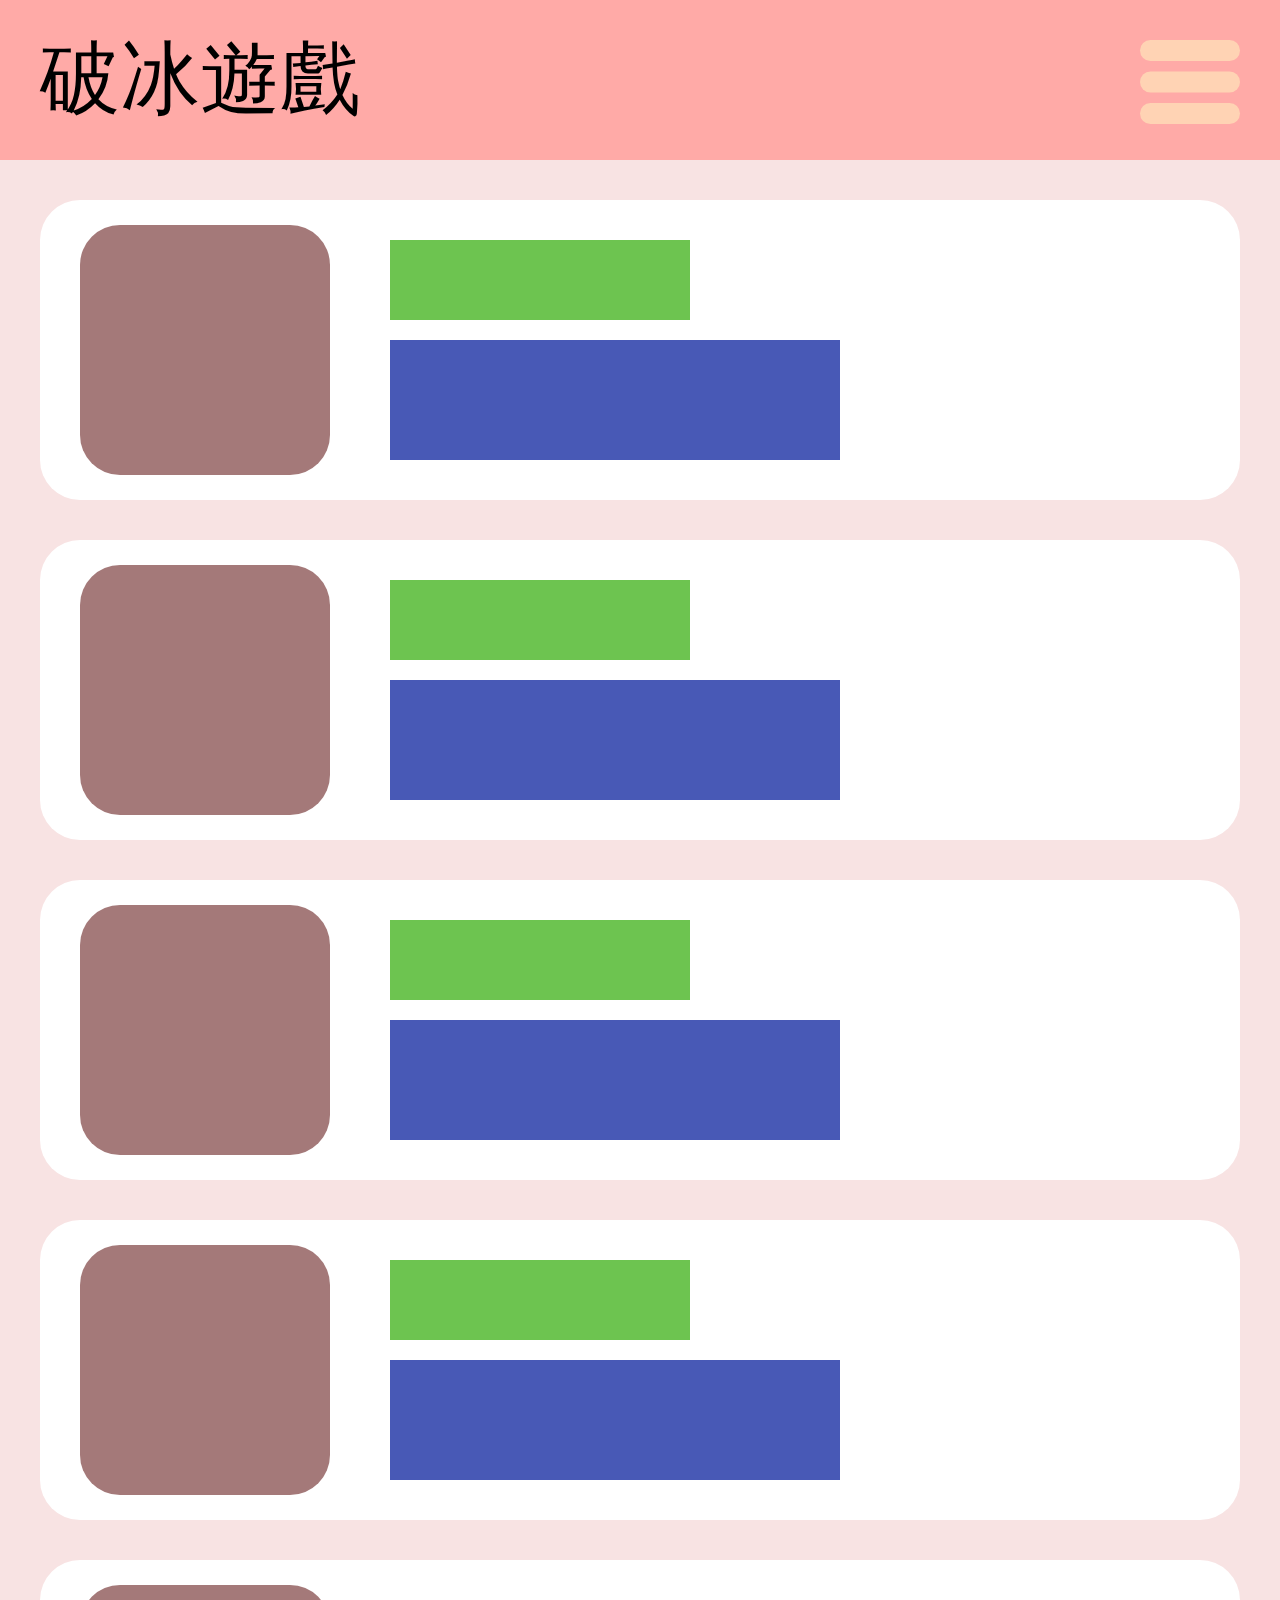
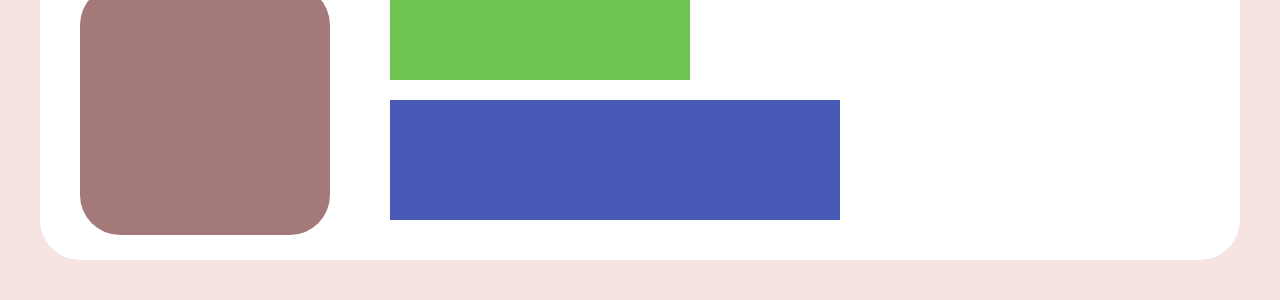
==== 0717/index.html @ 85a42ca0 "新增手機版本." ====
<!DOCTYPE html>
<html lang="en" >
<head>
  <meta charset="UTF-8">
  <title>CodePen - A Pen by Andy</title>
  <link rel="stylesheet" href="./style.css">

</head>
<body>
<!-- partial:index.partial.html -->
<div id="app">
  <div class="nav">
    <div class="title">破冰遊戲</div>
    <div class="option">
      <div class="opt opt1"></div>
      <div class="opt opt2"></div>
      <div class="opt opt3"></div>
    </div>
  </div>
  <div class="content">
    <div class="list list1">
      <div class="listPic listPic1"></div>
      <div class="listName listName1"></div>
      <div class="listContent listContent1"></div>
    </div>
    <div class="list list2">
      <div class="listPic listPic2"></div>
      <div class="listName listName2"></div>
      <div class="listContent listContent2"></div>
    </div>
    <div class="list list3">
      <div class="listPic listPic3"></div>
      <div class="listName listName3"></div>
      <div class="listContent listContent3"></div>
    </div>
    <div class="list list4">
      <div class="listPic listPic4"></div>
      <div class="listName listName4"></div>
      <div class="listContent listContent4"></div>
    </div>
    <div class="list list5">
      <div class="listPic listPic5"></div>
      <div class="listName listName5"></div>
      <div class="listContent listContent5"></div>
    </div>
  </div>
  <div class="optionContent">
    <div class="bt1">
      <div class="circle"></div>
    </div>
    <div class="bt2">
      <div class="circle"></div>
    </div>
  </div>
</div>
<!-- partial -->
  
</body>
</html>
---- 0717/style.css ----
* {
  /* border: solid 1px black; */
  position: relative;
  font-family: "微軟正黑體";
}

html, body {
  margin: 0;
  padding: 0;
  background-color: #F8E3E3;
}

#app {
  /* max-width: 00px; */
  left: 50%;
  transform: translateX(-50%);
}

.nav {
  height: 160px;
  background-color: #FFAAA7;
}

.title {
  position: absolute;
  font-size: 80px;
  display: inline-block;
  top: 50%;
  transform: translateY(-50%);
  left: 40px;
}

.option {
  width: 100px;
  height: 80px;
  position: absolute;
  right: 40px;
  top: 50%;
  transform: translateY(-50%);
}

.opt {
  position: absolute;
  width: 100%;
  height: 21px;
  border-radius: 40px;
  background-color: #FFD3B4;
}

.opt1 {
  transform: translateY(150%);
}

.opt3 {
  transform: translateY(300%);
}

/* .content{
  background-color: #F8E3E3;
  width: 100%;
  height: 1000px;
  position: absolute;
}  */

.list {
  height: 300px;
  border-radius: 40px;
  background-color: #fff;
  margin: 40px;
}

.listPic {
  position: absolute;
  width: 250px;
  height: 250px;
  top: 50%;
  transform: translateY(-50%);
  left: 40px;
  border-radius: 40px;
  background-color: rgb(164, 121, 121);
}

.listName {
  width: 300px;
  height: 80px;
  position: absolute;
  left: 350px;
  top: 40px;
  background-color: rgb(109, 196, 80);
}

.listContent{
  width: 450px;
  height: 120px;
  position: absolute;
  left: 350px;
  top: 140px;
  background-color: rgb(72, 89, 182);
}
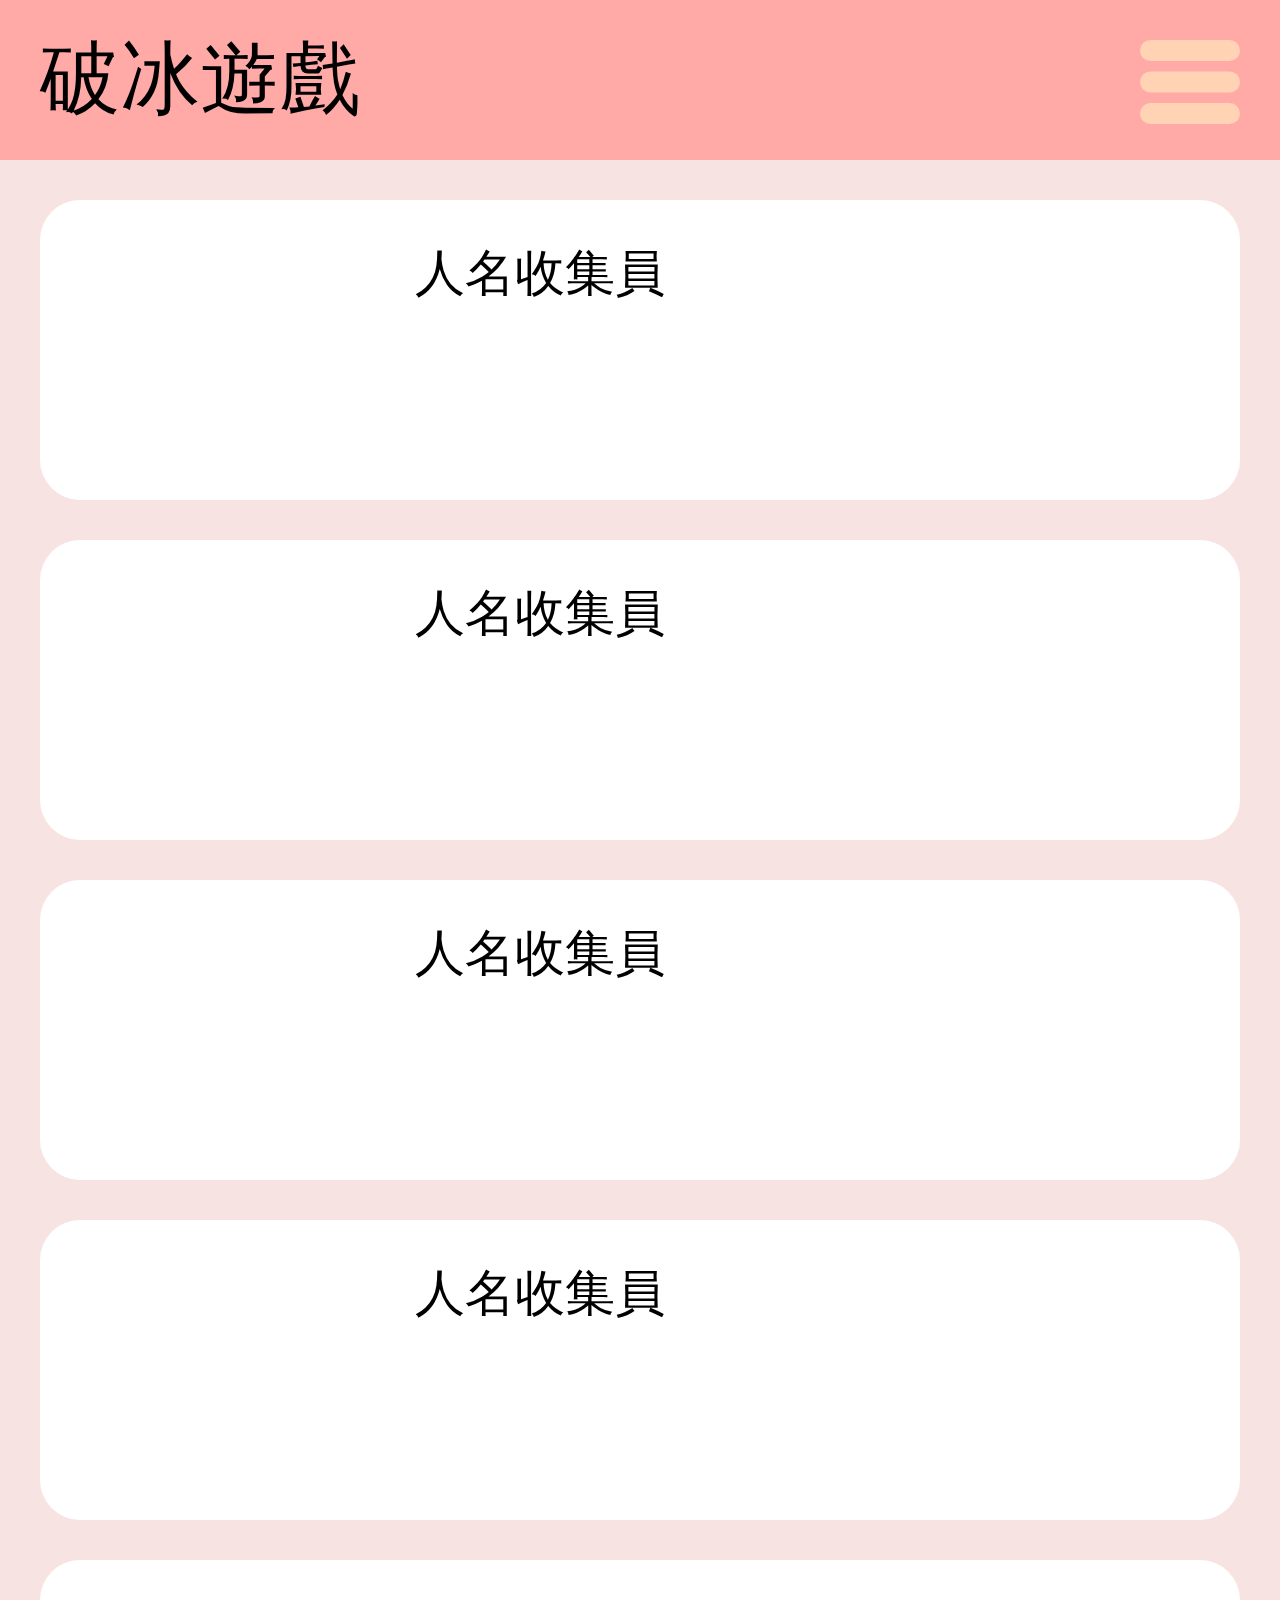
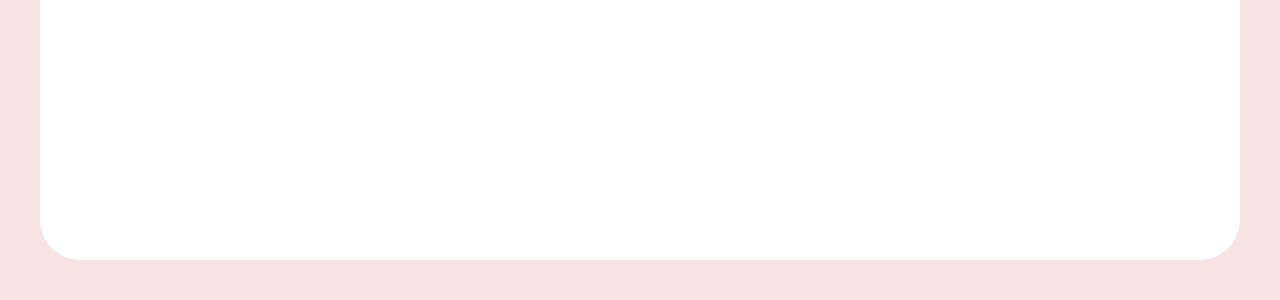
==== commit 410315bf: "修改字體圖片大小距離." ====
--- a/0717/index.html
+++ b/0717/index.html
@@ -20,22 +20,32 @@
   <div class="content">
     <div class="list list1">
       <div class="listPic listPic1"></div>
-      <div class="listName listName1"></div>
+      <div class="listName listName1">
+        人名收集員
+      </div>
       <div class="listContent listContent1"></div>
     </div>
     <div class="list list2">
       <div class="listPic listPic2"></div>
-      <div class="listName listName2"></div>
+      <div class="listName listName2">
+        人名收集員
+      </div>
       <div class="listContent listContent2"></div>
     </div>
     <div class="list list3">
-      <div class="listPic listPic3"></div>
-      <div class="listName listName3"></div>
+      <div class="listPic listPic3">
+        
+      </div>
+      <div class="listName listName3">
+        人名收集員
+      </div>
       <div class="listContent listContent3"></div>
     </div>
     <div class="list list4">
       <div class="listPic listPic4"></div>
-      <div class="listName listName4"></div>
+      <div class="listName listName4">
+        人名收集員
+      </div>
       <div class="listContent listContent4"></div>
     </div>
     <div class="list list5">
--- a/0717/style.css
+++ b/0717/style.css
@@ -77,7 +77,7 @@
   transform: translateY(-50%);
   left: 40px;
   border-radius: 40px;
-  background-color: rgb(164, 121, 121);
+  /* background-color: rgb(164, 121, 121); */
 }
 
 .listName {
@@ -86,7 +86,9 @@
   position: absolute;
   left: 350px;
   top: 40px;
-  background-color: rgb(109, 196, 80);
+  /* background-color: rgb(211, 109, 20); */
+  font-size: 50px;
+  text-align: center;
 }
 
 .listContent{
@@ -95,5 +97,5 @@
   position: absolute;
   left: 350px;
   top: 140px;
-  background-color: rgb(72, 89, 182);
+  /* background-color: rgb(72, 89, 182); */
 }